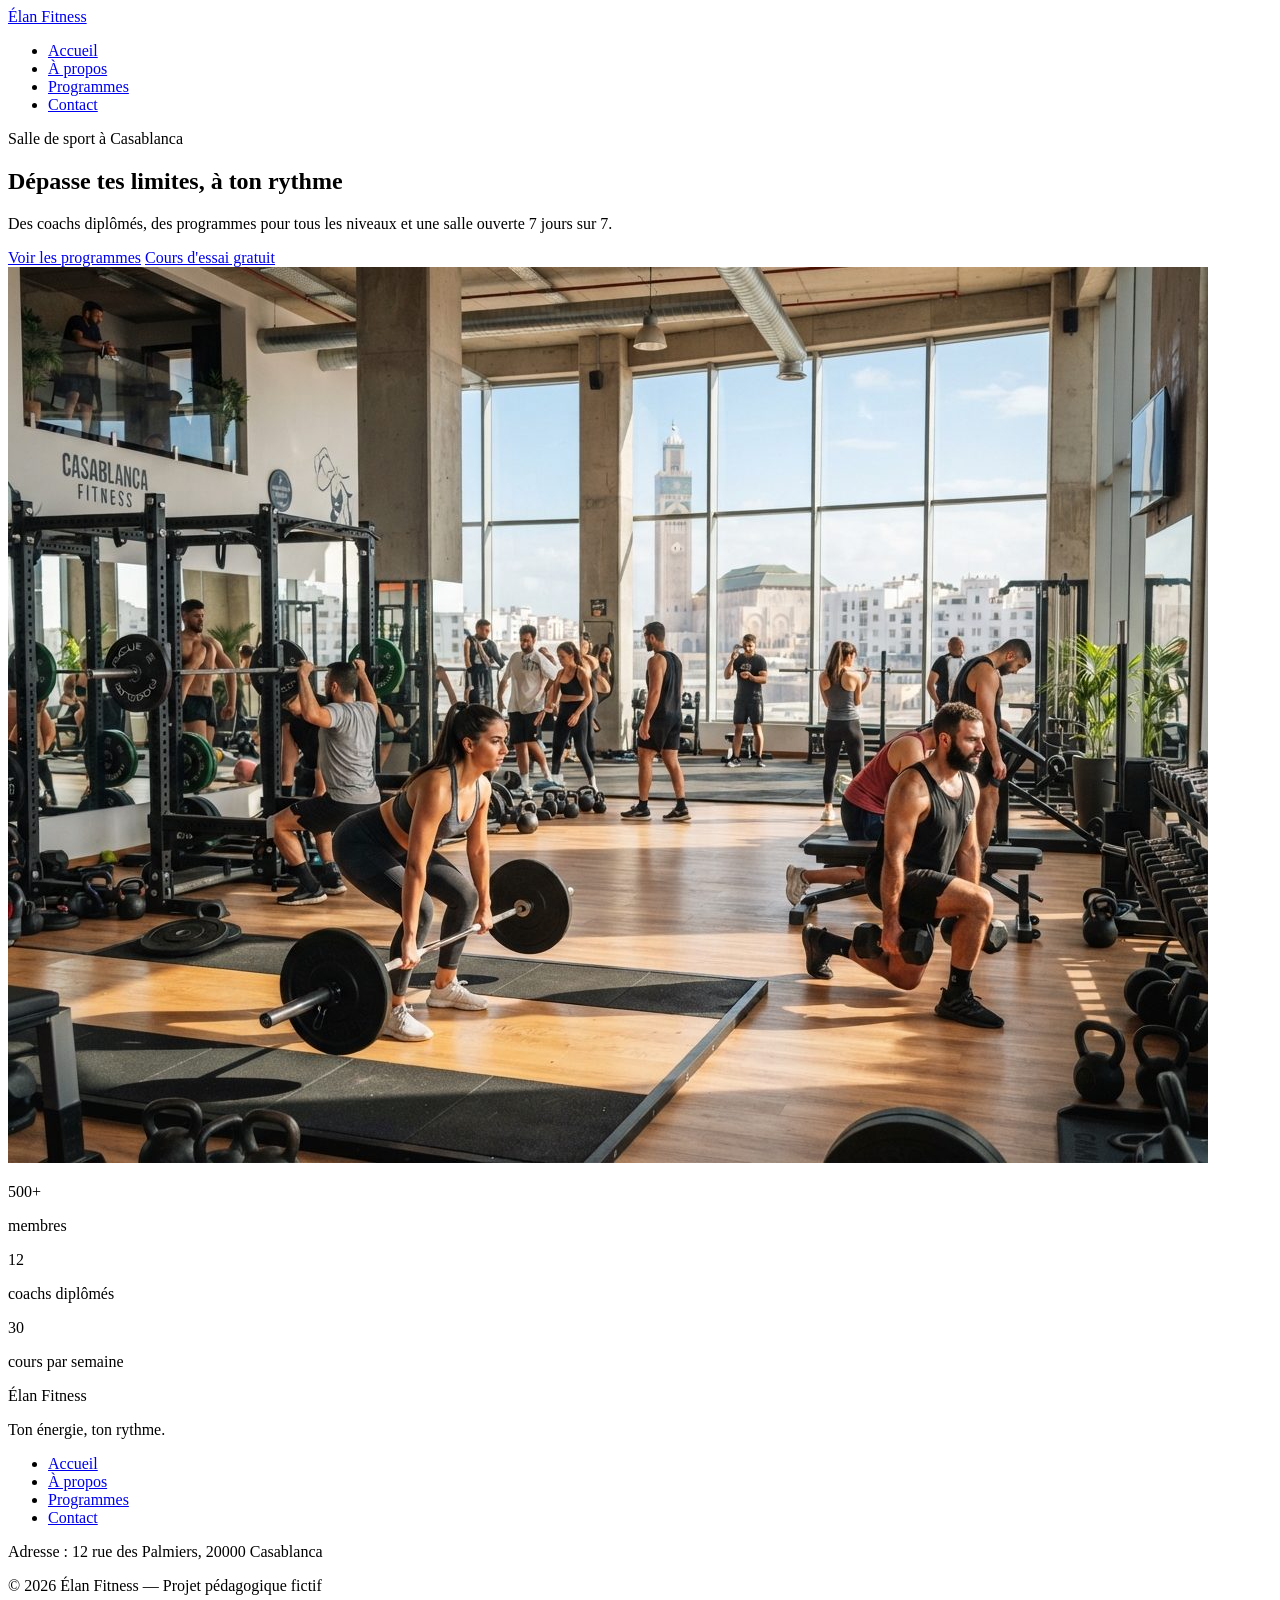
==== index.html @ 5d77369c "first setup commit" ====
<!DOCTYPE html>
<html lang="fr">
<head>
  <meta charset="UTF-8">
  <meta name="viewport" content="width=device-width, initial-scale=1">
  <meta name="description" content="Élan Fitness, salle de sport à Casablanca : musculation, yoga, cardio et boxe fitness avec des coachs diplômés. Réservez votre cours d'essai gratuit.">
  <title>Élan Fitness | Salle de sport à Casablanca</title>

  <link rel="preconnect" href="https://fonts.googleapis.com">
  <link rel="preconnect" href="https://fonts.gstatic.com" crossorigin>
  <link href="https://fonts.googleapis.com/css2?family=Inter:wght@400;500;600&family=Poppins:wght@600;700;800&display=swap" rel="stylesheet">

  <link rel="stylesheet" href="style.css">
 <link rel="icon" type="image/png" href="img/favicon.png">
</head>

<body>

  <header class="en-tete">
    <div class="conteneur en-tete-contenu">
      <a href="#accueil" class="logo">Élan Fitness</a>

      <nav aria-label="Navigation principale">
        <ul class="menu">
          <li><a href="/index.html" class="lien-actif">Accueil</a></li>
          <li><a href="/a- propos.html">À propos</a></li>
          <li><a href="/programmes.html">Programmes</a></li>
              <li><a href="/contact.html">Contact</a></li>
        </ul>
      </nav>
    </div>
  </header>

  <main>

    <section id="accueil" class="hero">
      <div class="conteneur">

        <div class="hero-contenu">
          <div class="hero-texte">
            <p class="sur-titre">Salle de sport à Casablanca</p>
            <h1>Dépasse tes limites, à ton rythme</h1>
            <p class="hero-description">
              Des coachs diplômés, des programmes pour tous les niveaux et une salle ouverte 7 jours sur 7.
            </p>
            <div class="boutons">
              <a href="#programmes" class="bouton bouton-principal">Voir les programmes</a>
              <a href="#contact" class="bouton bouton-secondaire">Cours d'essai gratuit</a>
            </div>
          </div>

          <img class="hero-image" src="img/hero.jpg" alt="Des personnes s'entraînent dans une salle de sport lumineuse à Casablanca">
        </div>

        <div class="chiffres">
          <div class="chiffre">
            <p class="chiffre-nombre">500+</p>
            <p>membres</p>
          </div>
          <div class="chiffre">
            <p class="chiffre-nombre">12</p>
            <p>coachs diplômés</p>
          </div>
          <div class="chiffre">
            <p class="chiffre-nombre">30</p>
            <p>cours par semaine</p>
          </div>
        </div>

      </div>
    </section>
        </div>
    </main>
     

  <footer class="pied-de-page">
    <div class="conteneur">

      <div class="pied-haut">
        <div>
          <p class="logo logo-clair">Élan Fitness</p>
          <p class="slogan">Ton énergie, ton rythme.</p>
        </div>

        <nav aria-label="Navigation du pied de page">
          <ul class="menu menu-pied">
            <li><a href="/index.html">Accueil</a></li>
            <li><a href="/a- propos.html">À propos</a></li>
            <li><a href="/programmes.html">Programmes</a></li>
            <li><a href="/contact.html">Contact</a></li>
          </ul>
        </nav>
      </div>

      <div class="pied-bas">
        <p>Adresse : 12 rue des Palmiers, 20000 Casablanca</p>
        <p>&copy; 2026 Élan Fitness — Projet pédagogique fictif</p>
      </div>

    </div>
  </footer>

</body>
</html>
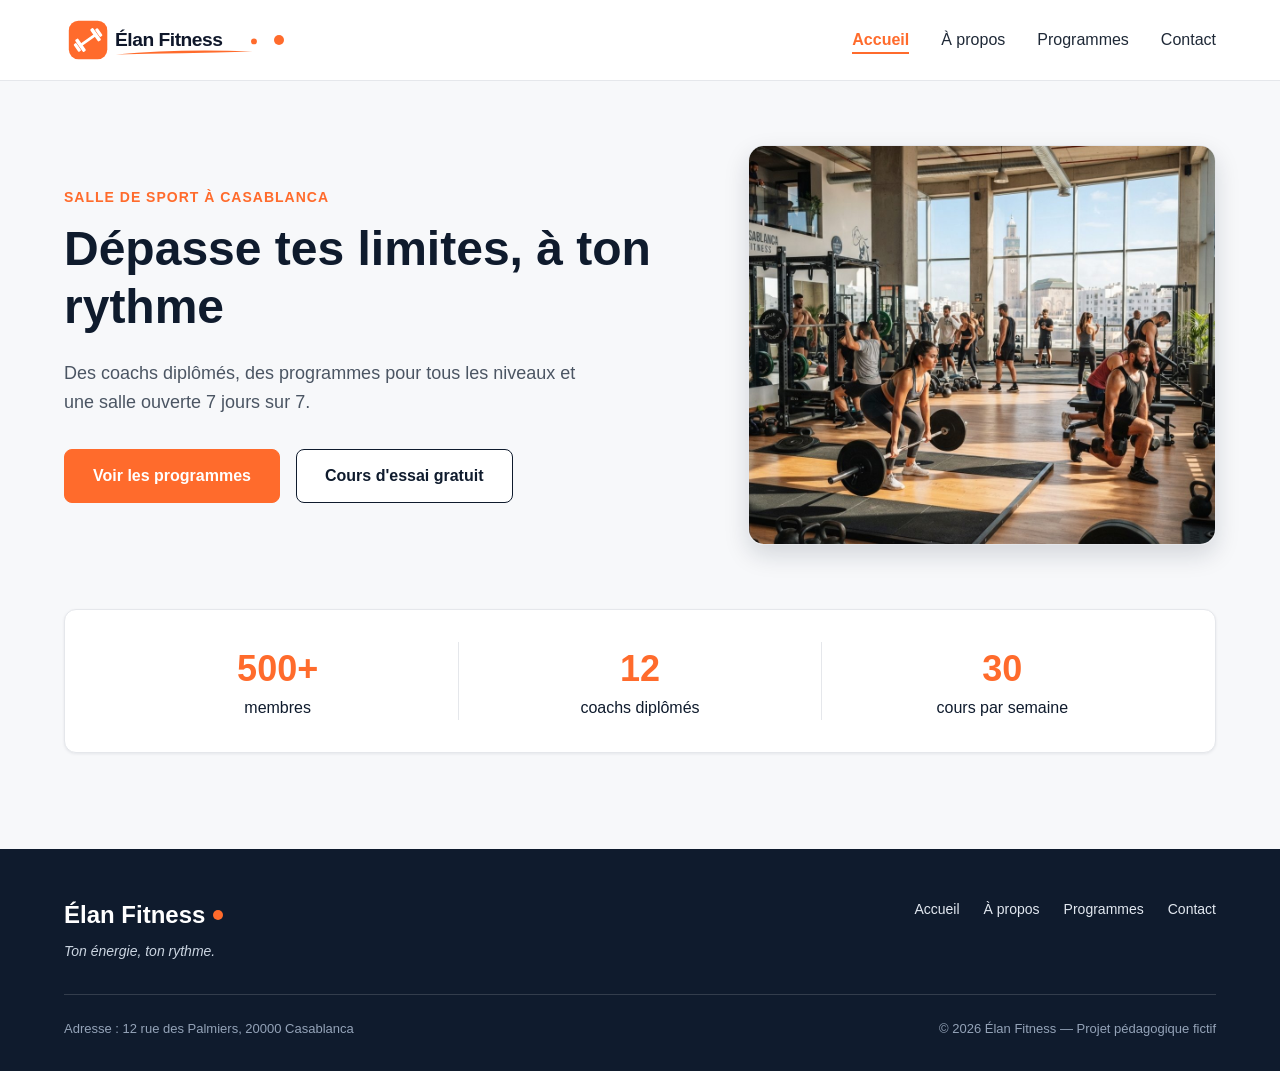
==== commit 0564b468: "Ajouter le logo pour tout lespage" ====
--- a/index.html
+++ b/index.html
@@ -18,7 +18,9 @@
 
   <header class="en-tete">
     <div class="conteneur en-tete-contenu">
-      <a href="#accueil" class="logo">Élan Fitness</a>
+       <a href="#accueil" class="logo">
+  <img src="img/elan-fitness-logo-v2.svg" alt="Élan Fitness">
+</a>
 
       <nav aria-label="Navigation principale">
         <ul class="menu">
--- a/style.css
+++ b/style.css
@@ -0,0 +1,553 @@
+* {
+  box-sizing: border-box;
+  margin: 0;
+  padding: 0;
+}
+
+html {
+  scroll-behavior: smooth;
+}
+
+body {
+  font-family: 'Inter', Arial, sans-serif;
+  font-size: 16px;
+  line-height: 1.5;
+  color: #1F2937;
+  background-color: #F7F8FA;
+}
+
+h1, h2, h3, h4 {
+  font-family: 'Poppins', Arial, sans-serif;
+  color: #0F1B2D;
+}
+
+a {
+  color: inherit;
+  text-decoration: none;
+}
+
+ul {
+  list-style: none;
+}
+
+img {
+  display: block;
+  max-width: 100%;
+}
+
+a:focus-visible,
+button:focus-visible {
+  outline: 3px solid #FF6B2C;
+  outline-offset: 2px;
+}
+
+.conteneur {
+  width: 100%;
+  max-width: 1200px;
+  margin: 0 auto;
+  padding: 0 24px;
+}
+
+.section {
+  padding: 96px 0;
+}
+
+.section-blanche {
+  background-color: #FFFFFF;
+  border-top: 1px solid #E5E7EB;
+  border-bottom: 1px solid #E5E7EB;
+}
+
+.section-titre {
+  max-width: 640px;
+  margin: 0 auto 64px;
+  text-align: center;
+}
+
+.section-titre h2 {
+  font-size: 32px;
+  margin-bottom: 16px;
+}
+
+.section-titre h3 {
+  font-size: 26px;
+  margin-bottom: 12px;
+}
+
+.section-titre p {
+  color: #4B5563;
+}
+
+.sur-titre {
+  font-size: 14px;
+  font-weight: 600;
+  color: #FF6B2C;
+  text-transform: uppercase;
+  letter-spacing: 1px;
+  margin-bottom: 12px;
+}
+
+.bouton {
+  display: inline-block;
+  padding: 14px 28px;
+  border-radius: 8px;
+  font-size: 16px;
+  font-weight: 600;
+  text-align: center;
+  cursor: pointer;
+}
+
+.bouton-principal {
+  background-color: #FF6B2C;
+  border: 1px solid #FF6B2C;
+  color: #FFFFFF;
+}
+
+.bouton-principal:hover {
+  background-color: #F05817;
+}
+
+.bouton-secondaire {
+  background-color: #FFFFFF;
+  border: 1px solid #0F1B2D;
+  color: #0F1B2D;
+}
+
+.bouton-secondaire:hover {
+  background-color: #F3F4F6;
+}
+
+.cartes {
+  display: flex;
+  gap: 24px;
+}
+
+.carte {
+  flex: 1;
+  background-color: #FFFFFF;
+  border: 1px solid #E5E7EB;
+  border-radius: 12px;
+  box-shadow: 0 1px 3px rgba(15, 27, 45, 0.08);
+}
+
+.icone {
+  width: 48px;
+  height: 48px;
+  background-color: #FFF0EA;
+  border-radius: 8px;
+  display: flex;
+  align-items: center;
+  justify-content: center;
+}
+
+.icone img {
+  width: 24px;
+  height: 24px;
+}
+
+.icone-petite {
+  width: 32px;
+  height: 32px;
+  border-radius: 50%;
+}
+
+.icone-petite img {
+  width: 16px;
+  height: 16px;
+}
+
+.en-tete {
+  position: sticky;
+  top: 0;
+  z-index: 10;
+  background-color: #FFFFFF;
+  border-bottom: 1px solid #E5E7EB;
+}
+
+.en-tete-contenu {
+  height: 80px;
+  display: flex;
+  align-items: center;
+  justify-content: space-between;
+}
+
+.logo {
+  display: flex;
+  align-items: center;
+  font-family: 'Poppins', Arial, sans-serif;
+  font-size: 24px;
+  font-weight: 700;
+  color: #0F1B2D;
+}
+
+.logo::after {
+  content: "";
+  width: 10px;
+  height: 10px;
+  margin-left: 8px;
+  background-color: #FF6B2C;
+  border-radius: 50%;
+}
+
+.menu {
+  display: flex;
+  gap: 32px;
+}
+
+.menu a {
+  font-weight: 500;
+  padding-bottom: 4px;
+  border-bottom: 2px solid transparent;
+}
+
+.menu a:hover {
+  color: #FF6B2C;
+}
+
+.menu .lien-actif {
+  color: #FF6B2C;
+  font-weight: 600;
+  border-bottom-color: #FF6B2C;
+}
+
+.hero {
+  padding: 64px 0 96px;
+}
+
+.hero-contenu {
+  display: flex;
+  align-items: center;
+  gap: 32px;
+}
+
+.hero-texte {
+  flex: 7;
+}
+
+.hero-texte h1 {
+  font-size: 48px;
+  font-weight: 800;
+  line-height: 1.2;
+  margin-bottom: 24px;
+}
+
+.hero-description {
+  max-width: 520px;
+  font-size: 18px;
+  line-height: 1.6;
+  color: #4B5563;
+  margin-bottom: 32px;
+}
+
+.boutons {
+  display: flex;
+  flex-wrap: wrap;
+  gap: 16px;
+}
+
+.hero-image {
+  flex: 5;
+  min-width: 0;
+  height: 400px;
+  object-fit: cover;
+  border-radius: 16px;
+  border: 1px solid #E5E7EB;
+  box-shadow: 0 10px 25px rgba(15, 27, 45, 0.15);
+}
+
+.chiffres {
+  display: flex;
+  margin-top: 64px;
+  padding: 32px;
+  background-color: #FFFFFF;
+  border: 1px solid #E5E7EB;
+  border-radius: 12px;
+  box-shadow: 0 1px 3px rgba(15, 27, 45, 0.08);
+}
+
+.chiffre {
+  flex: 1;
+  text-align: center;
+  font-weight: 500;
+  color: #0F1B2D;
+}
+
+.chiffre + .chiffre {
+  border-left: 1px solid #E5E7EB;
+}
+
+.chiffre-nombre {
+  font-family: 'Poppins', Arial, sans-serif;
+  font-size: 36px;
+  font-weight: 800;
+  color: #FF6B2C;
+}
+
+.carte-avantage {
+  padding: 24px;
+  background-color: #F7F8FA;
+  box-shadow: none;
+}
+
+.carte-avantage .icone {
+  margin-bottom: 20px;
+}
+
+.carte-avantage h3 {
+  font-size: 20px;
+  margin-bottom: 8px;
+}
+
+.carte-avantage p {
+  color: #4B5563;
+  line-height: 1.6;
+}
+
+.apropos-contenu {
+  display: flex;
+  align-items: center;
+  gap: 64px;
+}
+
+.apropos-texte {
+  flex: 7;
+}
+
+.apropos-texte h2 {
+  font-size: 36px;
+  line-height: 1.2;
+  margin-bottom: 20px;
+}
+
+.apropos-texte p {
+  color: #4B5563;
+  line-height: 1.7;
+  margin-bottom: 16px;
+}
+
+.valeurs {
+  display: flex;
+  gap: 16px;
+  margin-top: 32px;
+}
+
+.valeur {
+  flex: 1;
+  display: flex;
+  align-items: center;
+  gap: 12px;
+  padding: 12px 16px;
+  background-color: #FFFFFF;
+  border: 1px solid #E5E7EB;
+  border-radius: 12px;
+  font-family: 'Poppins', Arial, sans-serif;
+  font-size: 14px;
+  font-weight: 600;
+  color: #0F1B2D;
+}
+
+.apropos-image {
+  flex: 5;
+  min-width: 0;
+  height: 360px;
+  object-fit: cover;
+  border-radius: 16px;
+  box-shadow: 0 10px 25px rgba(15, 27, 45, 0.15);
+}
+
+.carte-programme {
+  display: flex;
+  flex-direction: column;
+  overflow: hidden;
+}
+
+.carte-programme > img {
+  width: 100%;
+  height: 200px;
+  object-fit: cover;
+}
+
+.programme-corps {
+  flex: 1;
+  display: flex;
+  flex-direction: column;
+  padding: 20px;
+}
+
+.programme-corps h3 {
+  font-size: 20px;
+  margin-bottom: 8px;
+}
+
+.programme-corps p {
+  font-size: 15px;
+  color: #4B5563;
+}
+
+.etiquette {
+  align-self: flex-start;
+  padding: 4px 10px;
+  margin-bottom: 12px;
+  border-radius: 6px;
+  font-size: 12px;
+  font-weight: 600;
+}
+
+.etiquette-orange {
+  background-color: #FFEDE5;
+  color: #C2410C;
+}
+
+.etiquette-bleue {
+  background-color: #DBEAFE;
+  color: #1D4ED8;
+}
+
+.etiquette-verte {
+  background-color: #D1FAE5;
+  color: #047857;
+}
+
+.programme-corps .duree {
+  display: flex;
+  align-items: center;
+  gap: 8px;
+  margin-top: auto;
+  padding-top: 16px;
+  border-top: 1px solid #E5E7EB;
+  font-size: 13px;
+  font-weight: 600;
+  color: #0F1B2D;
+}
+
+.programme-corps h3 + p {
+  margin-bottom: 16px;
+}
+
+.duree img {
+  width: 16px;
+  height: 16px;
+}
+
+.formules {
+  margin-top: 96px;
+}
+
+.formule {
+  position: relative;
+  display: flex;
+  flex-direction: column;
+  padding: 28px;
+}
+
+.formule h4 {
+  font-size: 20px;
+}
+
+.prix {
+  margin: 8px 0 16px;
+  font-family: 'Poppins', Arial, sans-serif;
+  font-size: 30px;
+  font-weight: 800;
+  color: #FF6B2C;
+}
+
+.prix span {
+  font-family: 'Inter', Arial, sans-serif;
+  font-size: 16px;
+  font-weight: 500;
+  color: #4B5563;
+}
+
+.prix-note {
+  margin: -8px 0 16px;
+  font-size: 13px;
+  color: #4B5563;
+}
+
+.formule-liste {
+  flex: 1;
+  margin-bottom: 24px;
+}
+
+.formule-liste li {
+  padding-left: 28px;
+  margin-bottom: 12px;
+  font-size: 15px;
+  background-image: url('img/icone-check.svg');
+  background-repeat: no-repeat;
+  background-position: left center;
+  background-size: 16px;
+}
+
+.formule .bouton {
+  display: block;
+}
+
+.formule-populaire {
+  border: 2px solid #FF6B2C;
+  box-shadow: 0 10px 25px rgba(255, 107, 44, 0.2);
+}
+
+.badge-populaire {
+  position: absolute;
+  top: -14px;
+  left: 50%;
+  transform: translateX(-50%);
+  padding: 4px 14px;
+  background-color: #FF6B2C;
+  border-radius: 999px;
+  font-size: 12px;
+  font-weight: 700;
+  text-transform: uppercase;
+  color: #FFFFFF;
+}
+
+.pied-de-page {
+  padding: 48px 0 32px;
+  background-color: #0F1B2D;
+  color: #FFFFFF;
+}
+
+.pied-haut {
+  display: flex;
+  justify-content: space-between;
+  align-items: flex-start;
+  padding-bottom: 32px;
+  border-bottom: 1px solid rgba(255, 255, 255, 0.15);
+}
+
+.logo-clair {
+  color: #FFFFFF;
+}
+
+.slogan {
+  margin-top: 8px;
+  font-size: 14px;
+  font-style: italic;
+  color: #CBD5E1;
+}
+
+.menu-pied {
+  gap: 24px;
+}
+
+.menu-pied a {
+  font-size: 14px;
+  font-weight: 400;
+  color: #E2E8F0;
+}
+
+.pied-bas {
+  display: flex;
+  justify-content: space-between;
+  margin-top: 24px;
+  font-size: 13px;
+  color: #94A3B8;
+}
+
+.logo img {
+  height: 48px;
+  width: auto;
+  display: block;
+}
